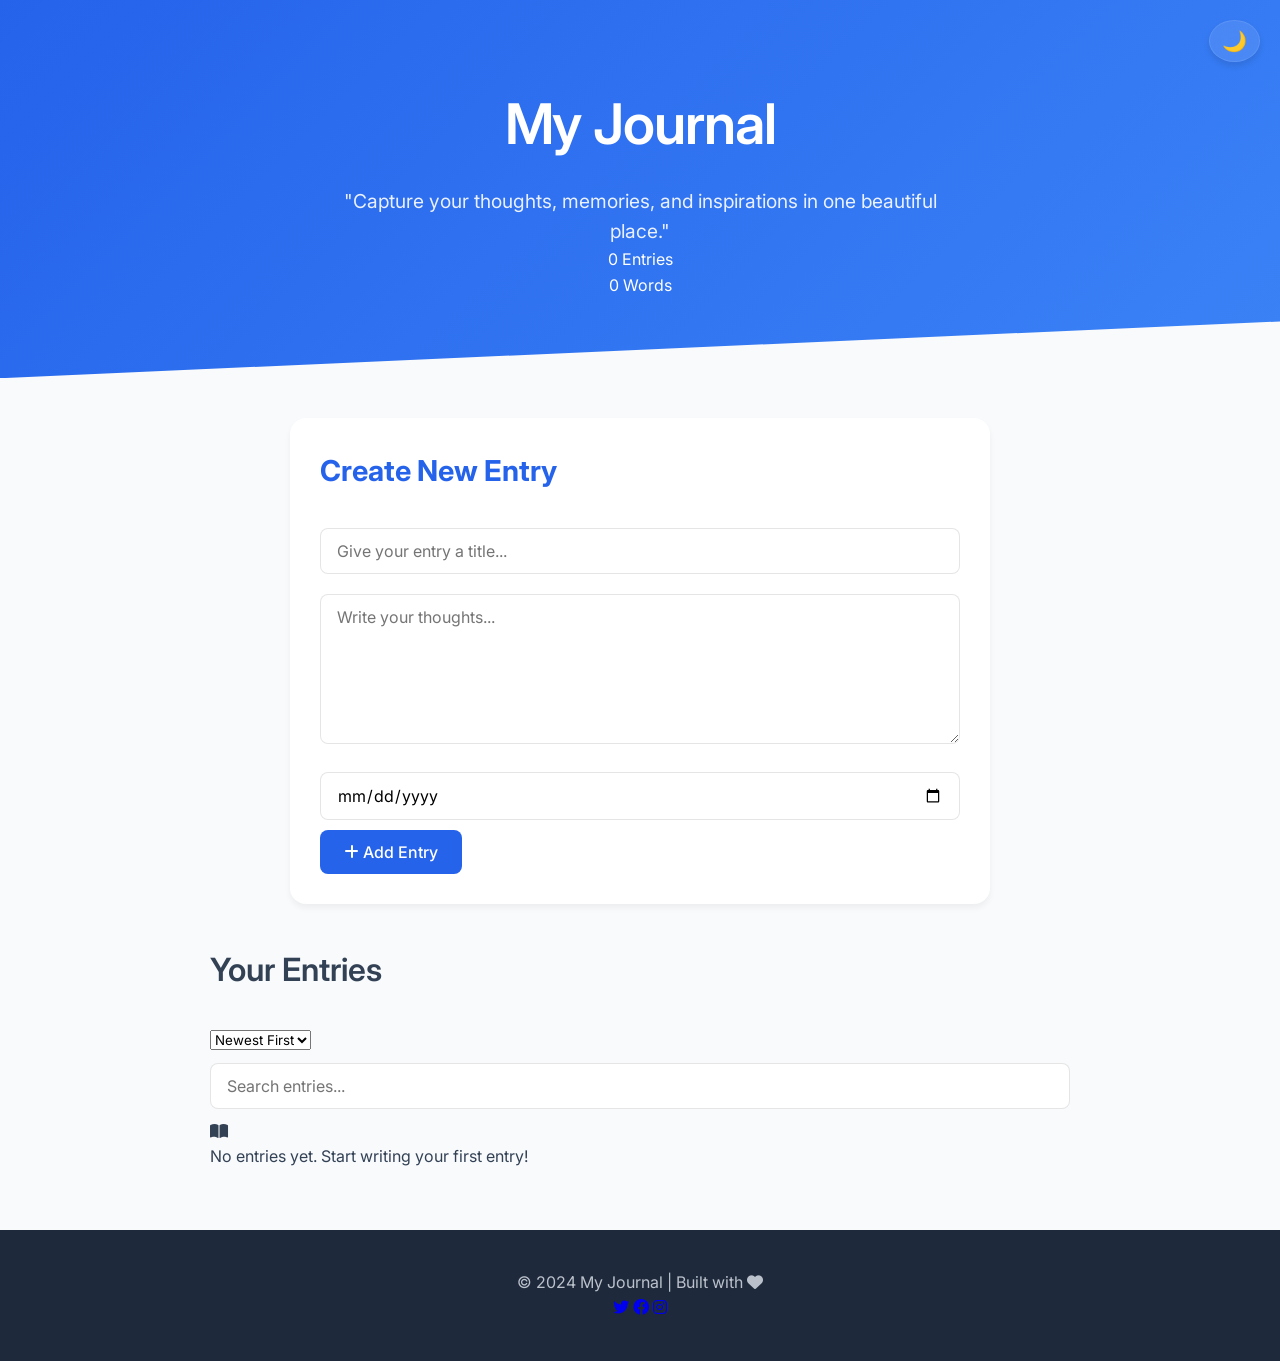
==== index.html @ 06db013a "Initial project setup: Create journal web application with HTML, CSS, and JavaScript" ====
<!DOCTYPE html>
<html lang="en">
<head>
    <meta charset="UTF-8">
    <meta name="viewport" content="width=device-width, initial-scale=1.0">
    <meta name="description" content="A modern journal for capturing your thoughts and memories">
    <title>My Journal - Capture Your Thoughts</title>
    <link rel="stylesheet" href="https://cdnjs.cloudflare.com/ajax/libs/font-awesome/6.0.0/css/all.min.css">
    <link rel="stylesheet" href="style.css">
    <script defer src="script.js"></script>
</head>
<body>
    <!-- Navigation -->
    <nav class="nav-container">
        <div class="theme-toggle">
            <button id="darkModeToggle" aria-label="Toggle dark mode">🌙</button>
        </div>
    </nav>

    <!-- Hero Section -->
    <header class="hero">
        <h1>My Journal</h1>
        <p>"Capture your thoughts, memories, and inspirations in one beautiful place."</p>
        <div class="hero-stats">
            <div class="stat">
                <span id="entryCount">0</span>
                <label>Entries</label>
            </div>
            <div class="stat">
                <span id="wordCount">0</span>
                <label>Words</label>
            </div>
        </div>
    </header>

    <!-- Main Content -->
    <main>
        <!-- Entry Form -->
        <section class="entry-form">
            <h3>Create New Entry</h3>
            <form id="journalForm">
                <div class="form-group">
                    <input type="text" id="entryTitle" placeholder="Give your entry a title..." required>
                </div>
                <div class="form-group">
                    <textarea id="entryContent" placeholder="Write your thoughts..." required></textarea>
                </div>
                <div class="form-group">
                    <input type="date" id="entryDate" required>
                </div>
                <div class="form-actions">
                    <button type="submit" id="addEntry">
                        <i class="fas fa-plus"></i> Add Entry
                    </button>
                </div>
            </form>
        </section>

        <!-- Journal Section -->
        <section class="journal-container">
            <div class="section-header">
                <h2>Your Entries</h2>
                <div class="entry-filters">
                    <select id="sortEntries">
                        <option value="newest">Newest First</option>
                        <option value="oldest">Oldest First</option>
                    </select>
                    <input type="text" id="searchEntries" placeholder="Search entries...">
                </div>
            </div>
            <div id="journal-entries">
                <!-- JavaScript will dynamically add entries here -->
            </div>
        </section>
    </main>

    <footer>
        <div class="footer-content">
            <p>&copy; 2024 My Journal | Built with <i class="fas fa-heart"></i></p>
            <div class="social-links">
                <a href="#" aria-label="Share on Twitter"><i class="fab fa-twitter"></i></a>
                <a href="#" aria-label="Share on Facebook"><i class="fab fa-facebook"></i></a>
                <a href="#" aria-label="Share on Instagram"><i class="fab fa-instagram"></i></a>
            </div>
        </div>
    </footer>

</body>
</html>
---- style.css ----
/* Import Google Font */
@import url('https://fonts.googleapis.com/css2?family=Inter:wght@300;400;500;600&display=swap');

:root {
    --primary-color: #2563eb;
    --secondary-color: #3b82f6;
    --background-light: #f8fafc;
    --text-light: #334155;
    --background-dark: #0f172a;
    --text-dark: #e2e8f0;
    --card-light: #ffffff;
    --card-dark: #1e293b;
}

* {
    margin: 0;
    padding: 0;
    box-sizing: border-box;
    font-family: 'Inter', sans-serif;
}

/* Light Mode Styles */
body {
    background: var(--background-light);
    color: var(--text-light);
    transition: all 0.3s ease-in-out;
    line-height: 1.6;
}

.dark-mode {
    background: var(--background-dark);
    color: var(--text-dark);
}

/* Theme Toggle Button */
.theme-toggle {
    position: fixed;
    top: 20px;
    right: 20px;
    z-index: 100;
}

.theme-toggle button {
    background: rgba(255, 255, 255, 0.1);
    backdrop-filter: blur(10px);
    border: 1px solid rgba(255, 255, 255, 0.1);
    padding: 8px 12px;
    border-radius: 50%;
    font-size: 20px;
    cursor: pointer;
    box-shadow: 0 4px 6px rgba(0, 0, 0, 0.1);
    transition: all 0.3s ease;
}

.theme-toggle button:hover {
    transform: translateY(-2px);
    box-shadow: 0 6px 8px rgba(0, 0, 0, 0.15);
}

/* Hero Section */
.hero {
    text-align: center;
    padding: 80px 20px;
    background: linear-gradient(135deg, var(--primary-color), var(--secondary-color));
    color: white;
    margin-bottom: 40px;
    clip-path: polygon(0 0, 100% 0, 100% 85%, 0 100%);
}

.hero h1 {
    font-size: 3.5rem;
    font-weight: 600;
    margin-bottom: 1rem;
    letter-spacing: -0.02em;
}

.hero p {
    font-size: 1.2rem;
    opacity: 0.9;
    max-width: 600px;
    margin: 0 auto;
}

/* Journal Entries Section */
.journal-container {
    max-width: 900px;
    margin: auto;
    padding: 0 20px;
}

.journal-container h2 {
    font-size: 2rem;
    margin-bottom: 2rem;
    font-weight: 600;
}

.entry {
    background: var(--card-light);
    margin: 30px 0;
    padding: 25px;
    border-radius: 16px;
    box-shadow: 0 4px 6px rgba(0, 0, 0, 0.05);
    transition: all 0.3s ease;
}

.dark-mode .entry {
    background: var(--card-dark);
}

.entry:hover {
    transform: translateY(-5px);
    box-shadow: 0 8px 12px rgba(0, 0, 0, 0.1);
}

.entry h3 {
    font-size: 1.5rem;
    margin-bottom: 1rem;
    color: var(--primary-color);
}

/* Entry Form */
.entry-form {
    max-width: 700px;
    margin: 40px auto;
    padding: 30px;
    background: var(--card-light);
    border-radius: 16px;
    box-shadow: 0 4px 6px rgba(0, 0, 0, 0.05);
}

.dark-mode .entry-form {
    background: var(--card-dark);
}

.entry-form h3 {
    font-size: 1.8rem;
    margin-bottom: 1.5rem;
    color: var(--primary-color);
}

input, textarea {
    width: 100%;
    margin: 10px 0;
    padding: 12px 16px;
    border: 1px solid rgba(0, 0, 0, 0.1);
    border-radius: 8px;
    background: rgba(255, 255, 255, 0.9);
    font-size: 1rem;
    transition: all 0.3s ease;
}

.dark-mode input, .dark-mode textarea {
    background: rgba(0, 0, 0, 0.2);
    border-color: rgba(255, 255, 255, 0.1);
    color: var(--text-dark);
}

textarea {
    min-height: 150px;
    resize: vertical;
}

input:focus, textarea:focus {
    outline: none;
    border-color: var(--primary-color);
    box-shadow: 0 0 0 3px rgba(37, 99, 235, 0.1);
}

button#addEntry {
    background: var(--primary-color);
    color: white;
    border: none;
    padding: 12px 24px;
    border-radius: 8px;
    font-size: 1rem;
    font-weight: 500;
    cursor: pointer;
    transition: all 0.3s ease;
}

button#addEntry:hover {
    background: var(--secondary-color);
    transform: translateY(-2px);
}

/* Footer */
footer {
    text-align: center;
    padding: 40px 20px;
    background: var(--card-dark);
    color: var(--text-dark);
    margin-top: 60px;
}

footer p {
    opacity: 0.8;
}

/* Responsive Design */
@media (max-width: 768px) {
    .hero h1 {
        font-size: 2.5rem;
    }
    
    .hero p {
        font-size: 1rem;
    }
    
    .entry-form {
        margin: 20px;
    }
}
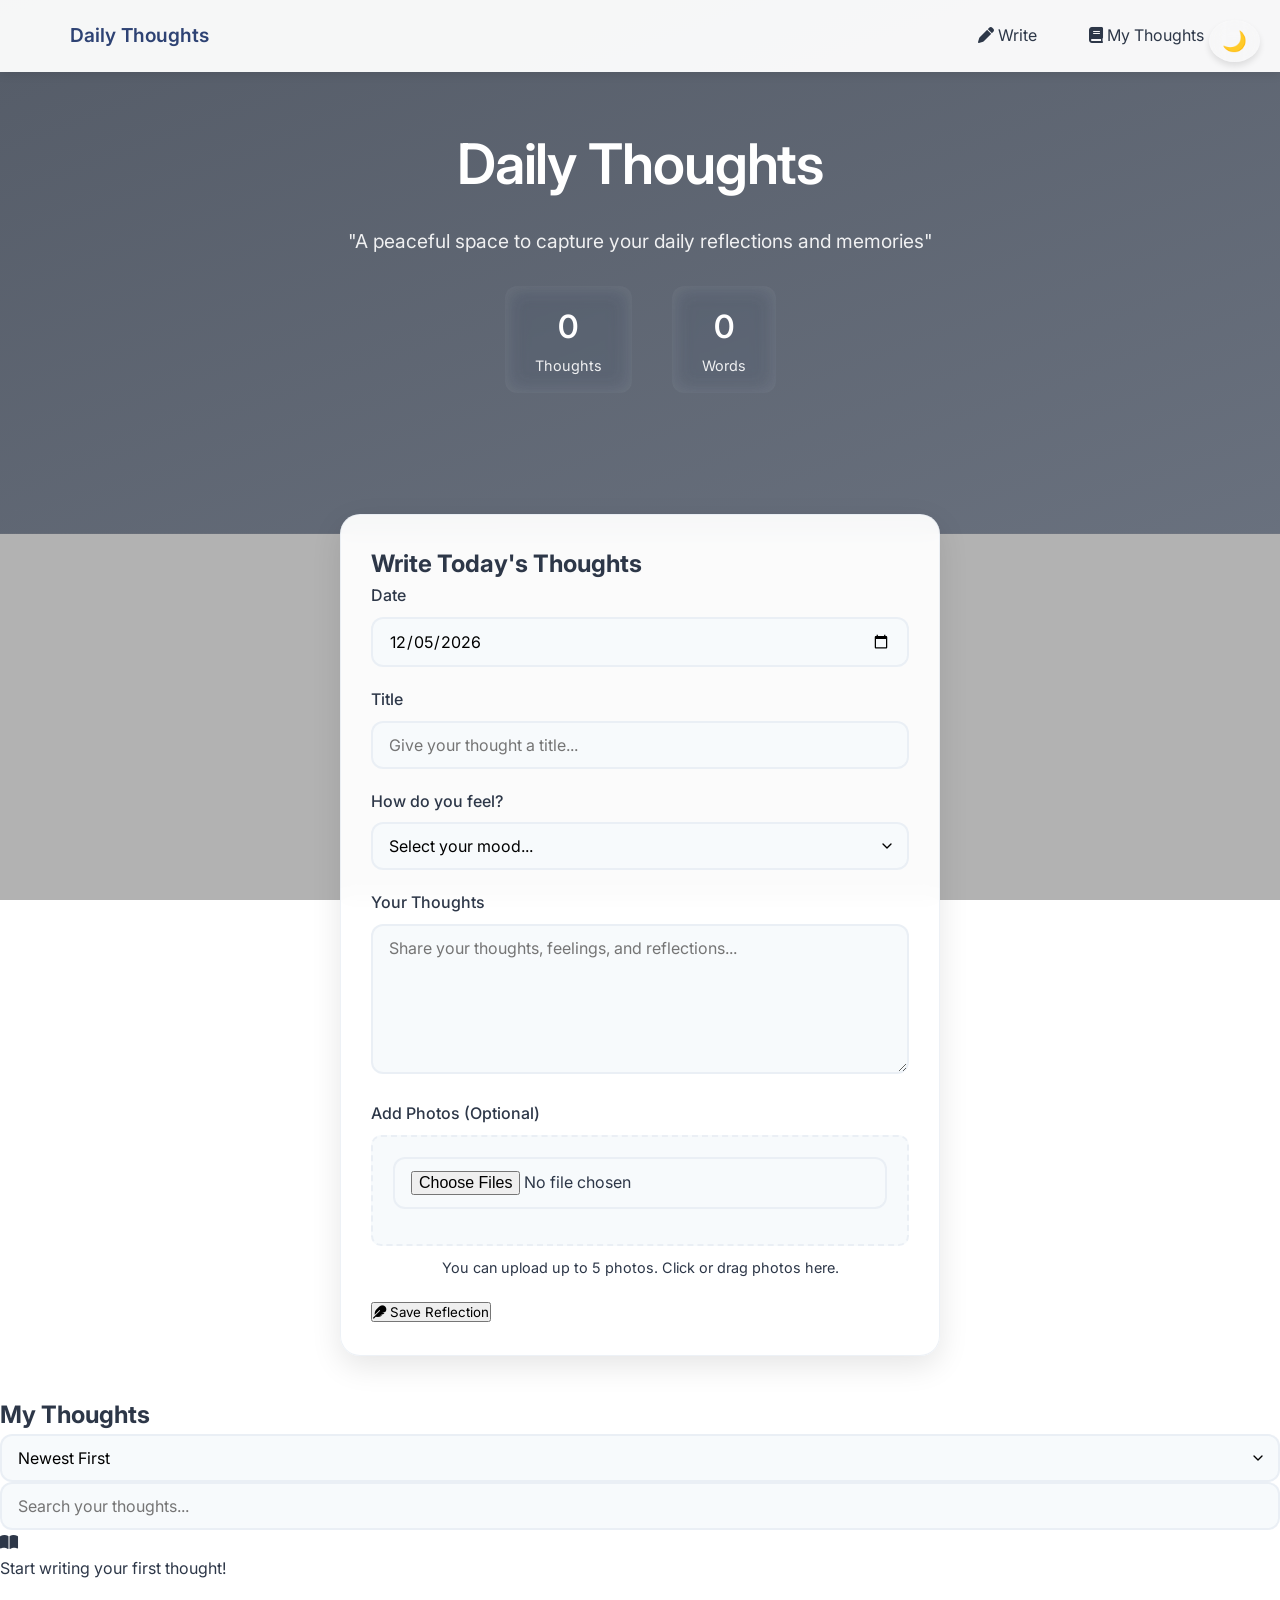
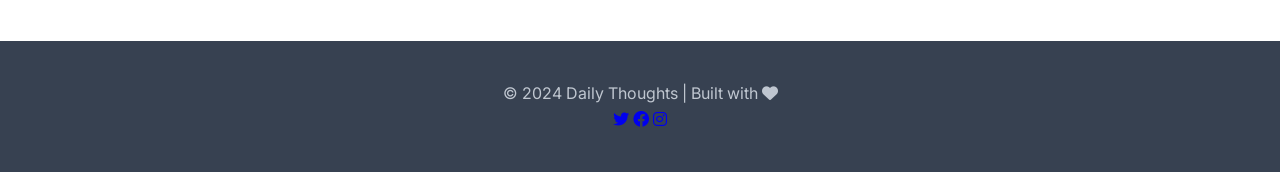
==== commit 82327ecc: "Initial commit to feature branch" ====
--- a/index.html
+++ b/index.html
@@ -3,8 +3,8 @@
 <head>
     <meta charset="UTF-8">
     <meta name="viewport" content="width=device-width, initial-scale=1.0">
-    <meta name="description" content="A modern journal for capturing your thoughts and memories">
-    <title>My Journal - Capture Your Thoughts</title>
+    <meta name="description" content="A peaceful space for your daily thoughts and reflections">
+    <title>Daily Thoughts - Your Personal Journal</title>
     <link rel="stylesheet" href="https://cdnjs.cloudflare.com/ajax/libs/font-awesome/6.0.0/css/all.min.css">
     <link rel="stylesheet" href="style.css">
     <script defer src="script.js"></script>
@@ -12,6 +12,20 @@
 <body>
     <!-- Navigation -->
     <nav class="nav-container">
+        <div class="nav-content">
+            <a href="index.html" class="nav-logo">
+                <i class="fas fa-book-heart"></i>
+                Daily Thoughts
+            </a>
+            <div class="nav-links">
+                <a href="#write" class="nav-link">
+                    <i class="fas fa-pen"></i> Write
+                </a>
+                <a href="#entries" class="nav-link">
+                    <i class="fas fa-book"></i> My Thoughts
+                </a>
+            </div>
+        </div>
         <div class="theme-toggle">
             <button id="darkModeToggle" aria-label="Toggle dark mode">🌙</button>
         </div>
@@ -19,12 +33,12 @@
 
     <!-- Hero Section -->
     <header class="hero">
-        <h1>My Journal</h1>
-        <p>"Capture your thoughts, memories, and inspirations in one beautiful place."</p>
+        <h1>Daily Thoughts</h1>
+        <p>"A peaceful space to capture your daily reflections and memories"</p>
         <div class="hero-stats">
             <div class="stat">
                 <span id="entryCount">0</span>
-                <label>Entries</label>
+                <label>Thoughts</label>
             </div>
             <div class="stat">
                 <span id="wordCount">0</span>
@@ -36,47 +50,74 @@
     <!-- Main Content -->
     <main>
         <!-- Entry Form -->
-        <section class="entry-form">
-            <h3>Create New Entry</h3>
+        <section id="write" class="entry-form">
             <form id="journalForm">
-                <div class="form-group">
-                    <input type="text" id="entryTitle" placeholder="Give your entry a title..." required>
-                </div>
-                <div class="form-group">
-                    <textarea id="entryContent" placeholder="Write your thoughts..." required></textarea>
-                </div>
-                <div class="form-group">
-                    <input type="date" id="entryDate" required>
-                </div>
-                <div class="form-actions">
-                    <button type="submit" id="addEntry">
-                        <i class="fas fa-plus"></i> Add Entry
-                    </button>
-                </div>
+                <div class="form-header">
+                    <h2>Write Today's Thoughts</h2>
+                </div>
+                <div class="form-group">
+                    <label for="entryDate">Date</label>
+                    <input type="date" id="entryDate" name="entryDate" required>
+                </div>
+                <div class="form-group">
+                    <label for="entryTitle">Title</label>
+                    <input type="text" id="entryTitle" name="entryTitle" placeholder="Give your thought a title..." required>
+                </div>
+                <div class="form-group">
+                    <label for="entryMood">How do you feel?</label>
+                    <select id="entryMood" name="entryMood" required>
+                        <option value="">Select your mood...</option>
+                        <option value="happy">Happy 😊</option>
+                        <option value="excited">Excited 🎉</option>
+                        <option value="calm">Peaceful 😌</option>
+                        <option value="sad">Sad 😢</option>
+                        <option value="angry">Angry 😠</option>
+                        <option value="neutral">Neutral 😐</option>
+                    </select>
+                </div>
+                <div class="form-group">
+                    <label for="entryContent">Your Thoughts</label>
+                    <textarea id="entryContent" name="entryContent" rows="6" 
+                        placeholder="Share your thoughts, feelings, and reflections..." required></textarea>
+                </div>
+                <div class="form-group">
+                    <label for="entryPhotos">Add Photos (Optional)</label>
+                    <div class="photo-upload-container">
+                        <input type="file" id="entryPhotos" name="entryPhotos" accept="image/*" multiple 
+                            class="photo-input">
+                        <div class="photo-preview" id="photoPreview">
+                            <!-- Preview images will be added here -->
+                        </div>
+                    </div>
+                    <p class="photo-hint">You can upload up to 5 photos. Click or drag photos here.</p>
+                </div>
+                <button type="submit" class="submit-button">
+                    <i class="fas fa-feather"></i> Save Reflection
+                </button>
             </form>
         </section>
 
-        <!-- Journal Section -->
-        <section class="journal-container">
+        <!-- All Entries -->
+        <section id="entries" class="all-entries">
             <div class="section-header">
-                <h2>Your Entries</h2>
+                <h2>My Thoughts</h2>
                 <div class="entry-filters">
                     <select id="sortEntries">
                         <option value="newest">Newest First</option>
                         <option value="oldest">Oldest First</option>
                     </select>
-                    <input type="text" id="searchEntries" placeholder="Search entries...">
+                    <input type="text" id="searchEntries" placeholder="Search your thoughts...">
                 </div>
             </div>
             <div id="journal-entries">
-                <!-- JavaScript will dynamically add entries here -->
+                <!-- Entries will be dynamically added here -->
             </div>
         </section>
     </main>
 
     <footer>
         <div class="footer-content">
-            <p>&copy; 2024 My Journal | Built with <i class="fas fa-heart"></i></p>
+            <p>&copy; 2024 Daily Thoughts | Built with <i class="fas fa-heart"></i></p>
             <div class="social-links">
                 <a href="#" aria-label="Share on Twitter"><i class="fab fa-twitter"></i></a>
                 <a href="#" aria-label="Share on Facebook"><i class="fab fa-facebook"></i></a>
@@ -85,5 +126,138 @@
         </div>
     </footer>
 
+    <style>
+    .photo-upload-container {
+        border: 2px dashed var(--border-color);
+        border-radius: 10px;
+        padding: 20px;
+        text-align: center;
+        margin-bottom: 10px;
+        position: relative;
+        background: var(--background-light);
+        transition: all 0.3s ease;
+    }
+
+    .photo-upload-container:hover {
+        border-color: var(--primary-color);
+        background: var(--card-light);
+    }
+
+    .photo-input {
+        width: 100%;
+        height: 100%;
+        cursor: pointer;
+    }
+
+    .photo-preview {
+        display: flex;
+        flex-wrap: wrap;
+        gap: 10px;
+        margin-top: 15px;
+    }
+
+    .photo-preview-item {
+        position: relative;
+        width: 100px;
+        height: 100px;
+        border-radius: 8px;
+        overflow: hidden;
+    }
+
+    .photo-preview-item img {
+        width: 100%;
+        height: 100%;
+        object-fit: cover;
+    }
+
+    .remove-photo {
+        position: absolute;
+        top: 5px;
+        right: 5px;
+        background: rgba(0, 0, 0, 0.5);
+        color: white;
+        border: none;
+        border-radius: 50%;
+        width: 24px;
+        height: 24px;
+        cursor: pointer;
+        display: flex;
+        align-items: center;
+        justify-content: center;
+        font-size: 12px;
+    }
+
+    .photo-hint {
+        font-size: 0.9rem;
+        color: var(--text-light);
+        margin-top: 5px;
+        text-align: center;
+    }
+
+    .entry-photos {
+        display: flex;
+        flex-wrap: wrap;
+        gap: 10px;
+        margin-top: 15px;
+    }
+
+    .entry-photo {
+        width: 150px;
+        height: 150px;
+        border-radius: 8px;
+        overflow: hidden;
+        cursor: pointer;
+        transition: transform 0.3s ease;
+    }
+
+    .entry-photo:hover {
+        transform: scale(1.05);
+    }
+
+    .entry-photo img {
+        width: 100%;
+        height: 100%;
+        object-fit: cover;
+    }
+
+    /* Photo Modal */
+    .photo-modal {
+        display: none;
+        position: fixed;
+        top: 0;
+        left: 0;
+        right: 0;
+        bottom: 0;
+        background: rgba(0, 0, 0, 0.9);
+        z-index: 1000;
+        padding: 20px;
+        display: flex;
+        align-items: center;
+        justify-content: center;
+    }
+
+    .photo-modal img {
+        max-width: 90%;
+        max-height: 90vh;
+        object-fit: contain;
+    }
+
+    .modal-close {
+        position: absolute;
+        top: 20px;
+        right: 20px;
+        color: white;
+        font-size: 30px;
+        cursor: pointer;
+    }
+
+    .dark-mode .photo-upload-container {
+        background: var(--background-dark);
+    }
+
+    .dark-mode .photo-hint {
+        color: var(--text-dark);
+    }
+    </style>
 </body>
 </html>
--- a/style.css
+++ b/style.css
@@ -2,14 +2,16 @@
 @import url('https://fonts.googleapis.com/css2?family=Inter:wght@300;400;500;600&display=swap');
 
 :root {
-    --primary-color: #2563eb;
-    --secondary-color: #3b82f6;
-    --background-light: #f8fafc;
-    --text-light: #334155;
-    --background-dark: #0f172a;
-    --text-dark: #e2e8f0;
-    --card-light: #ffffff;
-    --card-dark: #1e293b;
+    --primary-color: #2E4374;      /* Deep Indian blue */
+    --secondary-color: #4B527E;    /* Rich royal blue */
+    --accent-color: #7C81AD;       /* Soft lavender */
+    --background-light: rgba(247, 250, 252, 0.95);  /* Softer white with transparency */
+    --text-light: #2d3748;         /* Deep gray for readability */
+    --background-dark: rgba(26, 32, 44, 0.95);    /* Rich dark background with transparency */
+    --text-dark: #e2e8f0;          /* Soft white text */
+    --card-light: rgba(255, 255, 255, 0.95);      /* Semi-transparent white */
+    --card-dark: rgba(45, 55, 72, 0.95);          /* Semi-transparent dark */
+    --border-color: rgba(226, 232, 240, 0.6);     /* Subtle border */
 }
 
 * {
@@ -19,16 +21,23 @@
     font-family: 'Inter', sans-serif;
 }
 
-/* Light Mode Styles */
+/* Background Styles */
 body {
-    background: var(--background-light);
+    background-image: linear-gradient(rgba(0, 0, 0, 0.3), rgba(0, 0, 0, 0.3)),
+        url('https://images.unsplash.com/photo-1495616811223-4d98c6e9c869?auto=format&fit=crop&w=2000&q=80');
+    background-size: cover;
+    background-position: center;
+    background-attachment: fixed;
+    background-repeat: no-repeat;
     color: var(--text-light);
     transition: all 0.3s ease-in-out;
     line-height: 1.6;
+    min-height: 100vh;
 }
 
 .dark-mode {
-    background: var(--background-dark);
+    background-image: linear-gradient(rgba(0, 0, 0, 0.5), rgba(0, 0, 0, 0.5)),
+        url('https://images.unsplash.com/photo-1495616811223-4d98c6e9c869?auto=format&fit=crop&w=2000&q=80');
     color: var(--text-dark);
 }
 
@@ -60,11 +69,39 @@
 /* Hero Section */
 .hero {
     text-align: center;
-    padding: 80px 20px;
-    background: linear-gradient(135deg, var(--primary-color), var(--secondary-color));
+    padding: 120px 20px 140px;
+    background: linear-gradient(160deg, 
+        rgba(45, 55, 72, 0.7), 
+        rgba(74, 85, 104, 0.7));
     color: white;
     margin-bottom: 40px;
-    clip-path: polygon(0 0, 100% 0, 100% 85%, 0 100%);
+    backdrop-filter: blur(10px);
+    border-bottom: 1px solid rgba(255, 255, 255, 0.1);
+}
+
+.hero-stats {
+    display: flex;
+    justify-content: center;
+    gap: 40px;
+    margin-top: 30px;
+}
+
+.stat {
+    background: rgba(255, 255, 255, 0.1);
+    padding: 15px 30px;
+    border-radius: 12px;
+    backdrop-filter: blur(10px);
+}
+
+.stat span {
+    font-size: 2rem;
+    font-weight: 600;
+    display: block;
+}
+
+.stat label {
+    font-size: 0.9rem;
+    opacity: 0.9;
 }
 
 .hero h1 {
@@ -81,78 +118,101 @@
     margin: 0 auto;
 }
 
-/* Journal Entries Section */
-.journal-container {
-    max-width: 900px;
-    margin: auto;
-    padding: 0 20px;
-}
-
-.journal-container h2 {
-    font-size: 2rem;
-    margin-bottom: 2rem;
+/* Navigation Styles */
+.nav-container {
+    background: var(--card-light);
+    box-shadow: 0 2px 10px rgba(0, 0, 0, 0.1);
+    position: fixed;
+    width: 100%;
+    top: 0;
+    z-index: 1000;
+}
+
+.nav-content {
+    max-width: 1200px;
+    margin: 0 auto;
+    padding: 15px 20px;
+    display: flex;
+    justify-content: space-between;
+    align-items: center;
+}
+
+.nav-logo {
+    display: flex;
+    align-items: center;
+    gap: 10px;
+    font-size: 1.2rem;
     font-weight: 600;
-}
-
-.entry {
-    background: var(--card-light);
-    margin: 30px 0;
-    padding: 25px;
-    border-radius: 16px;
-    box-shadow: 0 4px 6px rgba(0, 0, 0, 0.05);
+    color: var(--primary-color);
+    text-decoration: none;
+}
+
+.nav-links {
+    display: flex;
+    gap: 20px;
+}
+
+.nav-link {
+    text-decoration: none;
+    color: var(--text-light);
+    padding: 8px 16px;
+    border-radius: 8px;
     transition: all 0.3s ease;
 }
 
-.dark-mode .entry {
-    background: var(--card-dark);
-}
-
-.entry:hover {
-    transform: translateY(-5px);
-    box-shadow: 0 8px 12px rgba(0, 0, 0, 0.1);
-}
-
-.entry h3 {
-    font-size: 1.5rem;
-    margin-bottom: 1rem;
-    color: var(--primary-color);
+.nav-link.active {
+    background: var(--primary-color);
+    color: white;
 }
 
 /* Entry Form */
 .entry-form {
-    max-width: 700px;
-    margin: 40px auto;
+    max-width: 600px;
+    margin: -60px auto 40px;
     padding: 30px;
     background: var(--card-light);
-    border-radius: 16px;
-    box-shadow: 0 4px 6px rgba(0, 0, 0, 0.05);
-}
-
-.dark-mode .entry-form {
-    background: var(--card-dark);
-}
-
-.entry-form h3 {
-    font-size: 1.8rem;
-    margin-bottom: 1.5rem;
-    color: var(--primary-color);
-}
-
-input, textarea {
+    border-radius: 20px;
+    box-shadow: 0 10px 30px rgba(0, 0, 0, 0.1);
+    backdrop-filter: blur(10px);
+    border: 1px solid var(--border-color);
+}
+
+.form-row {
+    display: grid;
+    grid-template-columns: 1fr 1fr;
+    gap: 20px;
+    margin-bottom: 20px;
+}
+
+.form-group {
+    margin-bottom: 20px;
+}
+
+.form-group label {
+    display: block;
+    margin-bottom: 8px;
+    font-weight: 500;
+    color: var(--text-light);
+}
+
+input, textarea, select {
     width: 100%;
-    margin: 10px 0;
     padding: 12px 16px;
-    border: 1px solid rgba(0, 0, 0, 0.1);
-    border-radius: 8px;
-    background: rgba(255, 255, 255, 0.9);
+    border: 2px solid var(--border-color);
+    border-radius: 12px;
+    background: var(--background-light);
     font-size: 1rem;
     transition: all 0.3s ease;
 }
 
-.dark-mode input, .dark-mode textarea {
-    background: rgba(0, 0, 0, 0.2);
-    border-color: rgba(255, 255, 255, 0.1);
-    color: var(--text-dark);
+select {
+    cursor: pointer;
+    appearance: none;
+    background-image: url("data:image/svg+xml,%3Csvg xmlns='http://www.w3.org/2000/svg' width='24' height='24' viewBox='0 0 24 24' fill='none' stroke='currentColor' stroke-width='2' stroke-linecap='round' stroke-linejoin='round'%3E%3Cpolyline points='6 9 12 15 18 9'%3E%3C/polyline%3E%3C/svg%3E");
+    background-repeat: no-repeat;
+    background-position: right 12px center;
+    background-size: 16px;
+    padding-right: 40px;
 }
 
 textarea {
@@ -160,27 +220,112 @@
     resize: vertical;
 }
 
-input:focus, textarea:focus {
-    outline: none;
-    border-color: var(--primary-color);
-    box-shadow: 0 0 0 3px rgba(37, 99, 235, 0.1);
-}
-
-button#addEntry {
+/* Entry Card Styles */
+.entry {
+    background: var(--card-light);
+    margin: 30px auto;
+    max-width: 800px;
+    border-radius: 20px;
+    overflow: hidden;
+    box-shadow: 0 4px 6px rgba(0, 0, 0, 0.1);
+    backdrop-filter: blur(10px);
+    border: 1px solid var(--border-color);
+}
+
+.entry-header {
+    background: rgba(247, 250, 252, 0.8);
+    padding: 20px;
+    border-bottom: 1px solid var(--border-color);
+    display: flex;
+    justify-content: space-between;
+    align-items: center;
+    flex-wrap: wrap;
+    gap: 15px;
+}
+
+.entry-date {
+    font-size: 1rem;
+    color: var(--primary-color);
+    font-weight: 500;
+}
+
+.entry-mood {
+    display: inline-flex;
+    align-items: center;
+    gap: 8px;
+    padding: 8px 16px;
+    background: white;
+    border-radius: 30px;
+    font-size: 1rem;
+    border: 1px solid var(--border-color);
+    box-shadow: 0 2px 4px rgba(0, 0, 0, 0.05);
+}
+
+.entry-content {
+    padding: 30px;
+    background: var(--card-light);
+}
+
+.entry-title {
+    font-size: 1.6rem;
+    color: var(--primary-color);
+    margin-bottom: 15px;
+}
+
+.entry-actions {
+    padding: 15px 20px;
+    background: rgba(247, 250, 252, 0.8);
+    border-top: 1px solid var(--border-color);
+    display: flex;
+    gap: 10px;
+    justify-content: flex-end;
+}
+
+.delete-entry {
+    background: #fee2e2;
+    color: #dc2626;
+}
+
+.edit-entry {
+    background: #e0f2fe;
+    color: var(--accent-color);
+}
+
+.view-all-link {
+    display: inline-flex;
+    align-items: center;
+    gap: 8px;
+    padding: 8px 16px;
     background: var(--primary-color);
     color: white;
-    border: none;
-    padding: 12px 24px;
+    text-decoration: none;
     border-radius: 8px;
-    font-size: 1rem;
-    font-weight: 500;
-    cursor: pointer;
     transition: all 0.3s ease;
 }
 
-button#addEntry:hover {
+.view-all-link:hover {
     background: var(--secondary-color);
     transform: translateY(-2px);
+}
+
+/* Dark mode adjustments */
+.dark-mode .entry,
+.dark-mode .entry-form {
+    background: var(--card-dark);
+}
+
+.dark-mode .entry-header,
+.dark-mode .entry-actions {
+    background: rgba(45, 55, 72, 0.8);
+}
+
+.dark-mode .entry-mood {
+    background: var(--card-dark);
+    border-color: rgba(255, 255, 255, 0.1);
+}
+
+.dark-mode .form-group label {
+    color: var(--text-dark);
 }
 
 /* Footer */
